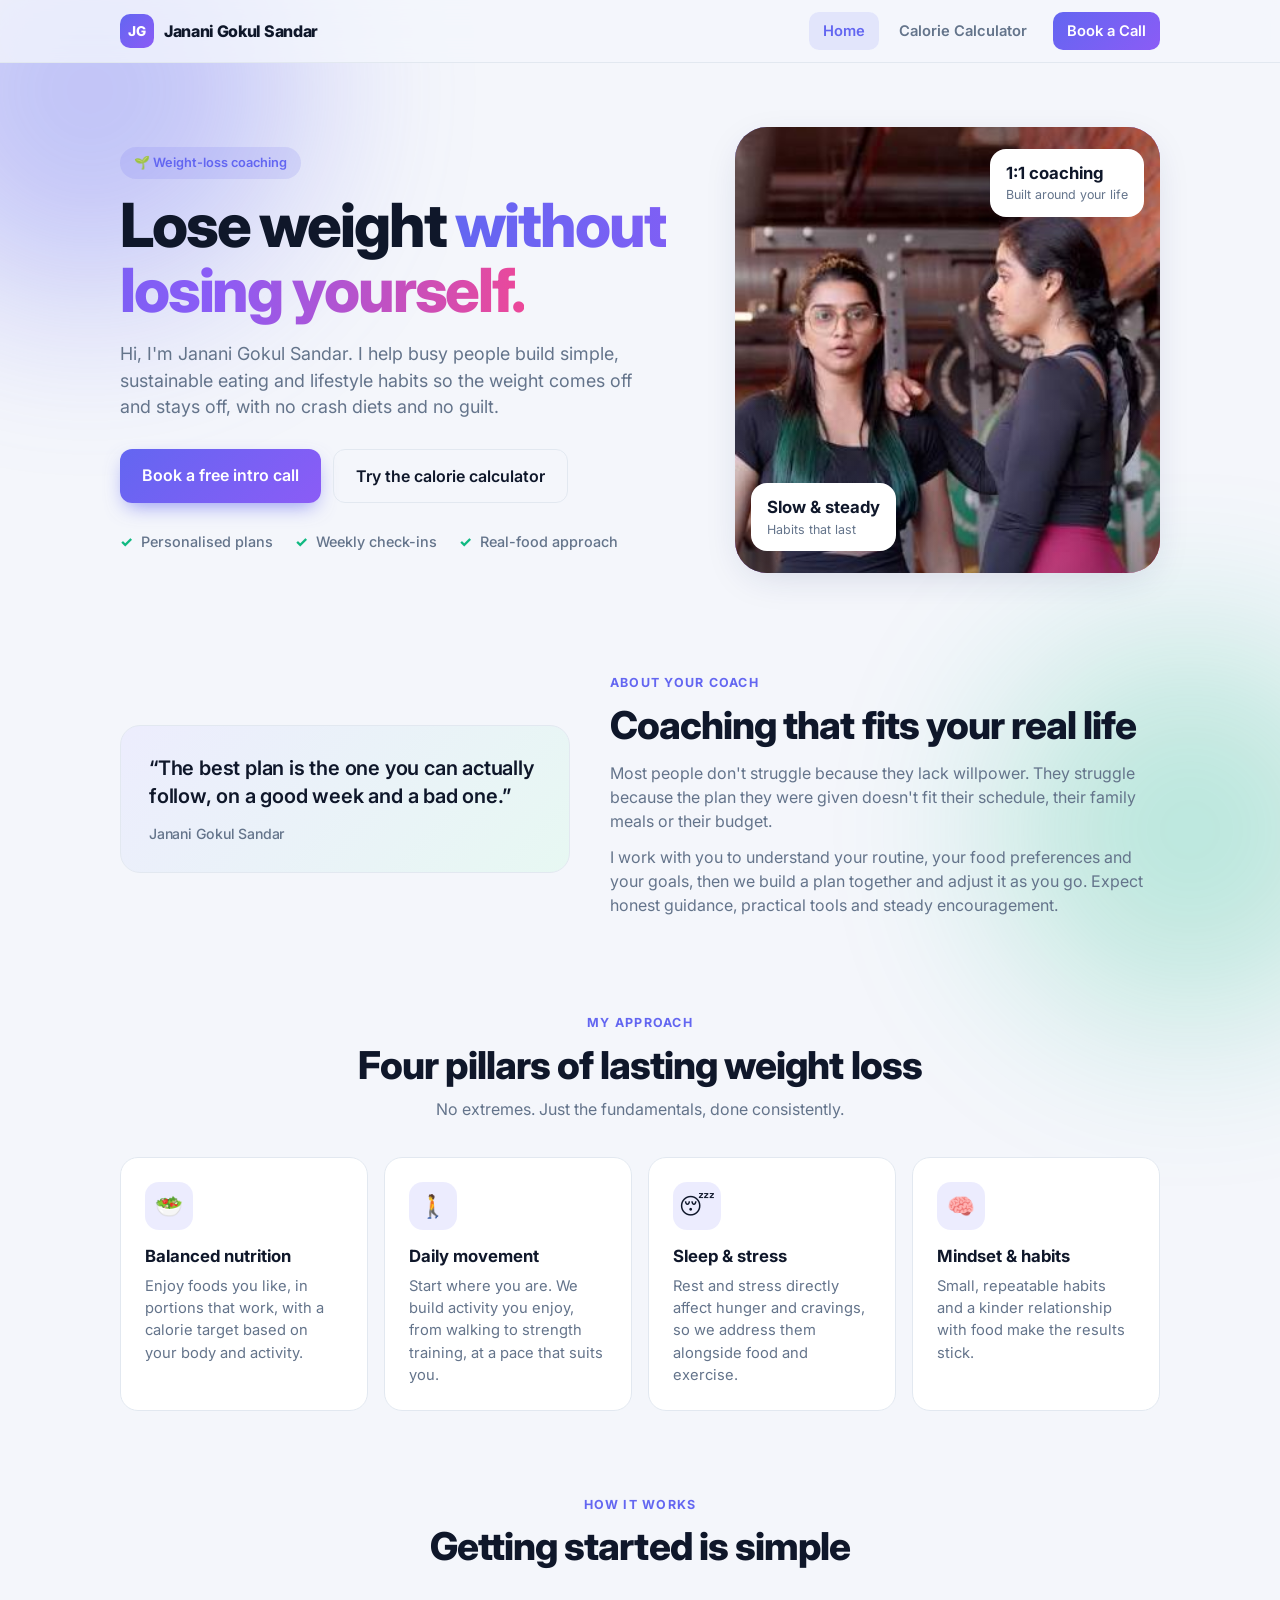
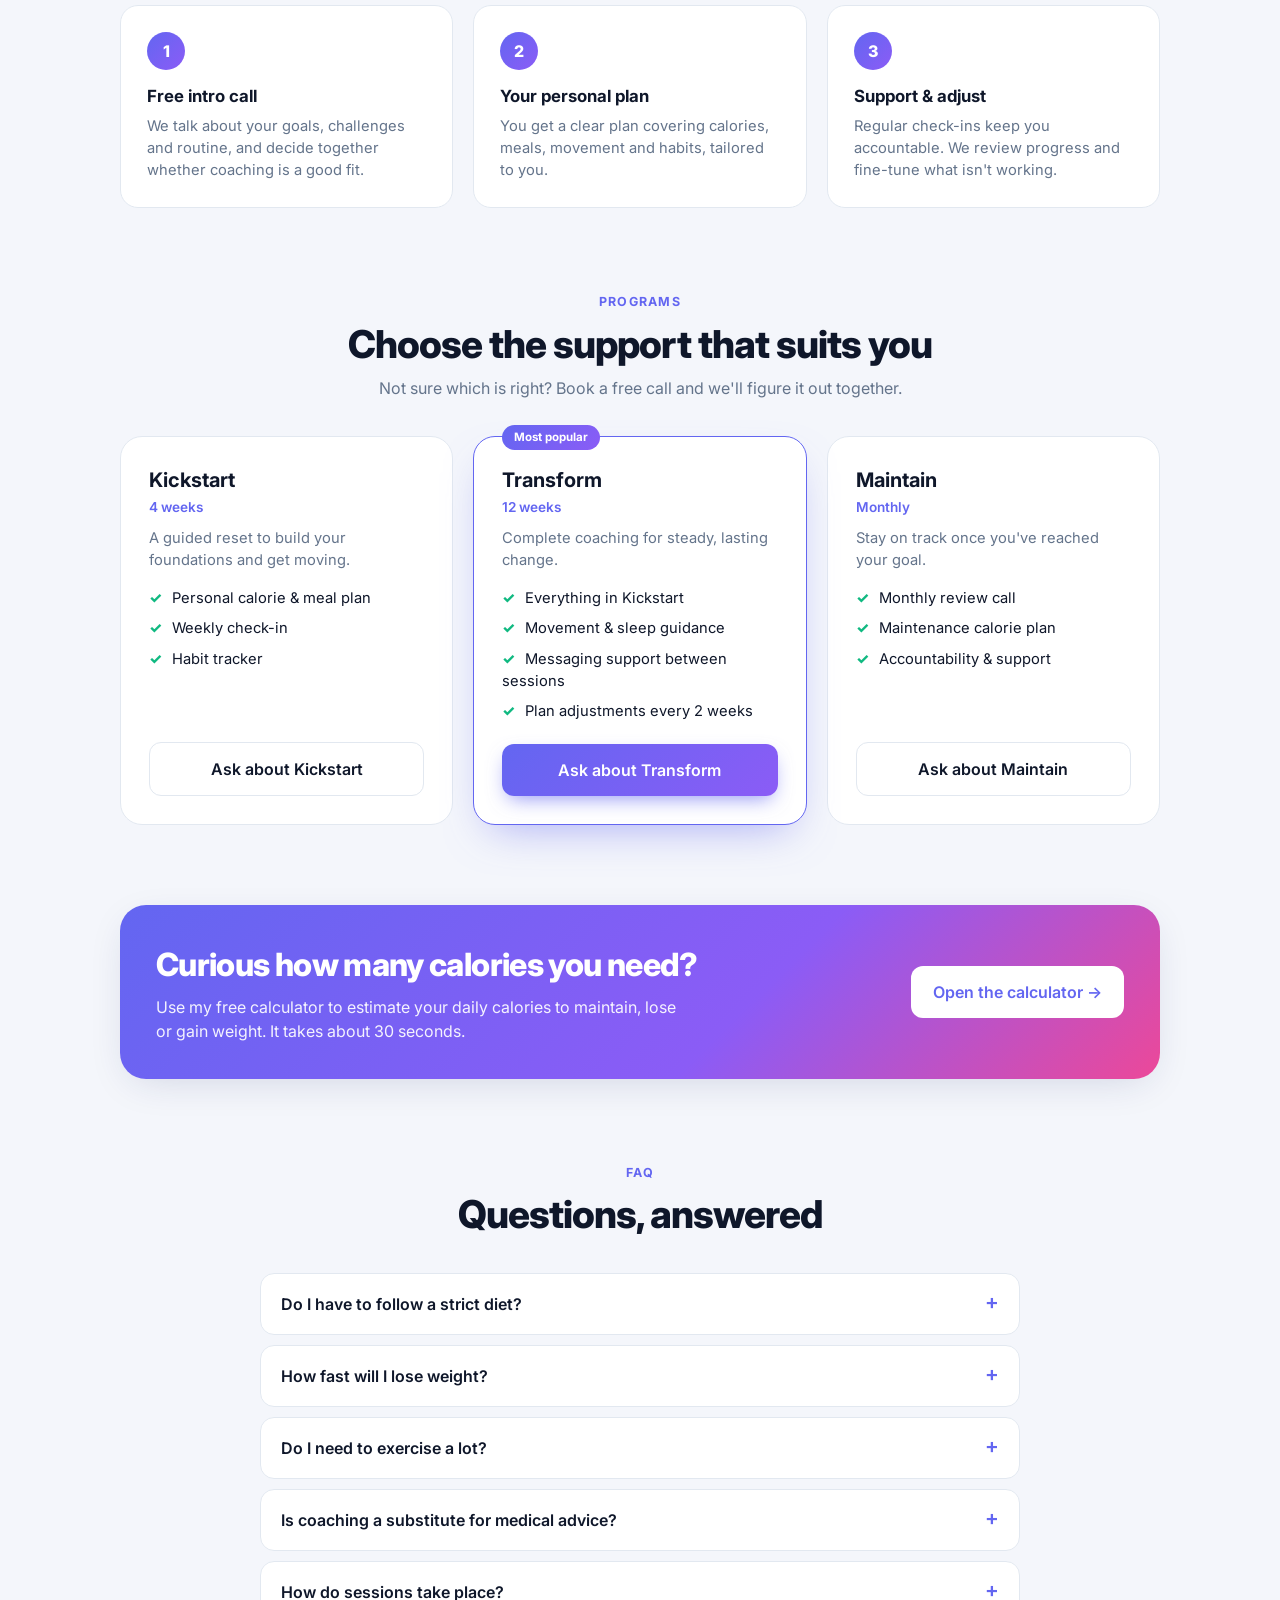
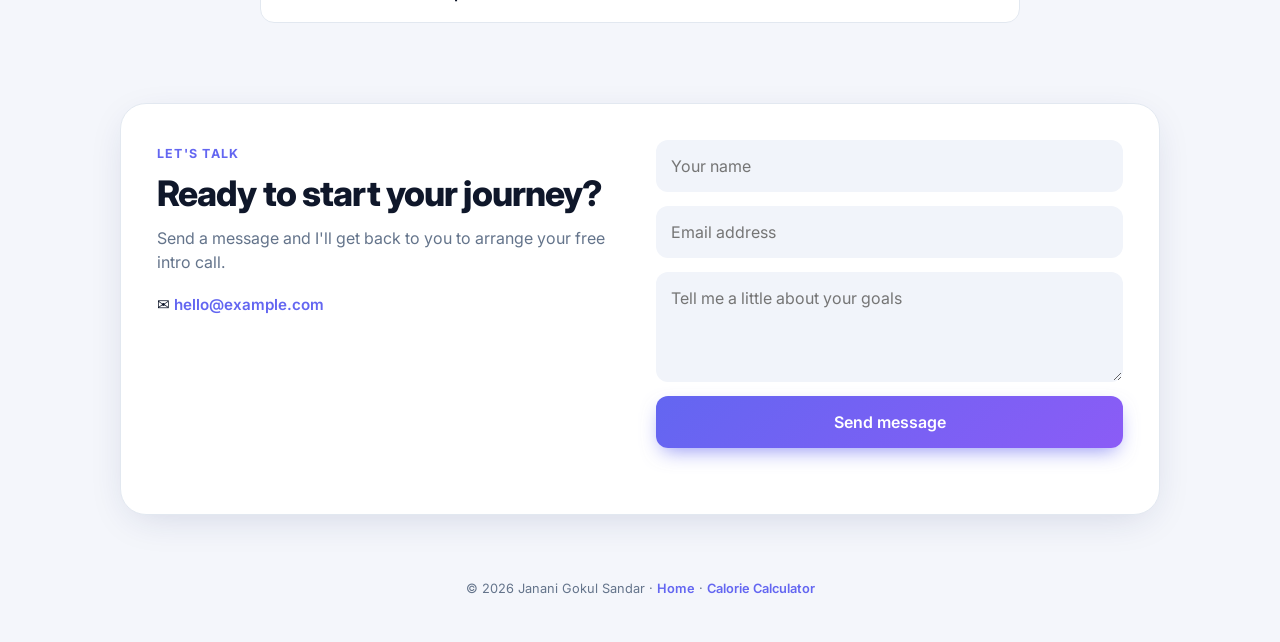
==== healthCalculator/index.html @ 991c2827 "First commit v1.0 of website" ====
<!DOCTYPE html>
<html lang="en">
<head>
  <meta charset="UTF-8" />
  <meta name="viewport" content="width=device-width, initial-scale=1" />
  <title>Janani Gokul Sandar | Weight-Loss Coach</title>
  <meta name="description" content="Personal weight-loss coaching with Janani Gokul Sandar. Sustainable habits, simple nutrition and steady support, with no crash diets." />
  <link rel="preconnect" href="https://fonts.googleapis.com" />
  <link rel="preconnect" href="https://fonts.gstatic.com" crossorigin />
  <link href="https://fonts.googleapis.com/css2?family=Inter:wght@400;500;600;700;800&display=swap" rel="stylesheet" />
  <link rel="stylesheet" href="style.css" />
  <link rel="stylesheet" href="nav.css" />
  <link rel="stylesheet" href="home.css" />
</head>
<body class="home">
  <div class="bg-blob blob-1"></div>
  <div class="bg-blob blob-2"></div>

  <header class="site-nav">
    <div class="nav-inner">
      <a class="brand" href="index.html" aria-label="Janani Gokul Sandar, home">
        <span class="brand-mark">JG</span>
        <span>Janani Gokul Sandar</span>
      </a>
      <button class="nav-toggle" id="nav-toggle" aria-label="Toggle menu" aria-expanded="false" aria-controls="nav-links"><span></span></button>
      <ul class="nav-links" id="nav-links">
        <li><a href="index.html" aria-current="page">Home</a></li>
        <li><a href="calculator.html">Calorie Calculator</a></li>
        <li><a class="nav-cta" href="#contact">Book a Call</a></li>
      </ul>
    </div>
  </header>

  <main class="wrapper">

    <!-- HERO -->
    <section class="landing-hero">
      <div>
        <span class="badge">🌱 Weight-loss coaching</span>
        <h1>Lose weight <span class="grad">without losing yourself.</span></h1>
        <p class="lead">
          Hi, I'm Janani Gokul Sandar. I help busy people build simple, sustainable eating and lifestyle habits so the weight comes off and stays off, with no crash diets and no guilt.
        </p>
        <div class="hero-cta">
          <a class="btn primary link-btn" href="#contact">Book a free intro call</a>
          <a class="btn outline link-btn" href="calculator.html">Try the calorie calculator</a>
        </div>
        <ul class="hero-points">
          <li>Personalised plans</li>
          <li>Weekly check-ins</li>
          <li>Real-food approach</li>
        </ul>
      </div>

      <div class="portrait">
        <span class="initials" aria-hidden="true">JG</span>
        <!-- Save your photo as images/hero.png (same folder as index.html). If the file is missing, the JG monogram shows instead. -->
        <img class="portrait-img" src="images/hero.png" alt="Two women training together in a gym" width="335" height="597" fetchpriority="high" onerror="this.remove()" />
        <div class="float-card fc-2"><b>1:1 coaching</b>Built around your life</div>
        <div class="float-card fc-1"><b>Slow &amp; steady</b>Habits that last</div>
      </div>
    </section>

    <!-- ABOUT -->
    <section class="section" id="about">
      <div class="about">
        <blockquote class="quote">
          “The best plan is the one you can actually follow, on a good week and a bad one.”
          <span>Janani Gokul Sandar</span>
        </blockquote>
        <div>
          <span class="eyebrow">About your coach</span>
          <h2>Coaching that fits your real life</h2>
          <p>
            Most people don't struggle because they lack willpower. They struggle because the plan they were given doesn't fit their schedule, their family meals or their budget.
          </p>
          <p>
            I work with you to understand your routine, your food preferences and your goals, then we build a plan together and adjust it as you go. Expect honest guidance, practical tools and steady encouragement.
          </p>
        </div>
      </div>
    </section>

    <!-- APPROACH -->
    <section class="section" id="approach">
      <div class="section-head">
        <span class="eyebrow">My approach</span>
        <h2>Four pillars of lasting weight loss</h2>
        <p>No extremes. Just the fundamentals, done consistently.</p>
      </div>
      <div class="grid-4">
        <article class="feature">
          <div class="icon">🥗</div>
          <h3>Balanced nutrition</h3>
          <p>Enjoy foods you like, in portions that work, with a calorie target based on your body and activity.</p>
        </article>
        <article class="feature">
          <div class="icon">🚶</div>
          <h3>Daily movement</h3>
          <p>Start where you are. We build activity you enjoy, from walking to strength training, at a pace that suits you.</p>
        </article>
        <article class="feature">
          <div class="icon">😴</div>
          <h3>Sleep &amp; stress</h3>
          <p>Rest and stress directly affect hunger and cravings, so we address them alongside food and exercise.</p>
        </article>
        <article class="feature">
          <div class="icon">🧠</div>
          <h3>Mindset &amp; habits</h3>
          <p>Small, repeatable habits and a kinder relationship with food make the results stick.</p>
        </article>
      </div>
    </section>

    <!-- HOW IT WORKS -->
    <section class="section" id="how">
      <div class="section-head">
        <span class="eyebrow">How it works</span>
        <h2>Getting started is simple</h2>
      </div>
      <div class="grid-3">
        <article class="step">
          <div class="num">1</div>
          <h3>Free intro call</h3>
          <p>We talk about your goals, challenges and routine, and decide together whether coaching is a good fit.</p>
        </article>
        <article class="step">
          <div class="num">2</div>
          <h3>Your personal plan</h3>
          <p>You get a clear plan covering calories, meals, movement and habits, tailored to you.</p>
        </article>
        <article class="step">
          <div class="num">3</div>
          <h3>Support &amp; adjust</h3>
          <p>Regular check-ins keep you accountable. We review progress and fine-tune what isn't working.</p>
        </article>
      </div>
    </section>

    <!-- PROGRAMS -->
    <section class="section" id="programs">
      <div class="section-head">
        <span class="eyebrow">Programs</span>
        <h2>Choose the support that suits you</h2>
        <p>Not sure which is right? Book a free call and we'll figure it out together.</p>
      </div>
      <div class="grid-3">
        <article class="program">
          <h3>Kickstart</h3>
          <div class="dur">4 weeks</div>
          <p>A guided reset to build your foundations and get moving.</p>
          <ul>
            <li>Personal calorie &amp; meal plan</li>
            <li>Weekly check-in</li>
            <li>Habit tracker</li>
          </ul>
          <a class="btn outline link-btn" href="#contact">Ask about Kickstart</a>
        </article>

        <article class="program popular">
          <span class="pill">Most popular</span>
          <h3>Transform</h3>
          <div class="dur">12 weeks</div>
          <p>Complete coaching for steady, lasting change.</p>
          <ul>
            <li>Everything in Kickstart</li>
            <li>Movement &amp; sleep guidance</li>
            <li>Messaging support between sessions</li>
            <li>Plan adjustments every 2 weeks</li>
          </ul>
          <a class="btn primary link-btn" href="#contact">Ask about Transform</a>
        </article>

        <article class="program">
          <h3>Maintain</h3>
          <div class="dur">Monthly</div>
          <p>Stay on track once you've reached your goal.</p>
          <ul>
            <li>Monthly review call</li>
            <li>Maintenance calorie plan</li>
            <li>Accountability &amp; support</li>
          </ul>
          <a class="btn outline link-btn" href="#contact">Ask about Maintain</a>
        </article>
      </div>
    </section>

    <!-- CALCULATOR PROMO -->
    <section class="section">
      <div class="promo">
        <div>
          <h2>Curious how many calories you need?</h2>
          <p>Use my free calculator to estimate your daily calories to maintain, lose or gain weight. It takes about 30 seconds.</p>
        </div>
        <a class="btn link-btn" href="calculator.html">Open the calculator →</a>
      </div>
    </section>

    <!-- FAQ -->
    <section class="section" id="faq">
      <div class="section-head">
        <span class="eyebrow">FAQ</span>
        <h2>Questions, answered</h2>
      </div>
      <div class="faq">
        <details>
          <summary>Do I have to follow a strict diet?</summary>
          <p>No. We focus on balanced, flexible eating built around foods you enjoy, so you can follow it for life rather than for a few weeks.</p>
        </details>
        <details>
          <summary>How fast will I lose weight?</summary>
          <p>A steady pace of roughly 0.25–0.5 kg (about ½–1 lb) per week is a healthy, sustainable range for most people. Individual results vary.</p>
        </details>
        <details>
          <summary>Do I need to exercise a lot?</summary>
          <p>Not at all. We start with what's realistic for you, often just walking more, and build gradually.</p>
        </details>
        <details>
          <summary>Is coaching a substitute for medical advice?</summary>
          <p>No. Coaching complements, but doesn't replace, care from your doctor. If you have a medical condition or take medication, please check with your doctor before changing your diet or exercise.</p>
        </details>
        <details>
          <summary>How do sessions take place?</summary>
          <p>Sessions and check-ins are held online, so you can join from anywhere that suits you.</p>
        </details>
      </div>
    </section>

    <!-- CONTACT -->
    <section class="section" id="contact">
      <div class="contact">
        <div>
          <span class="eyebrow">Let's talk</span>
          <h2>Ready to start your journey?</h2>
          <p>Send a message and I'll get back to you to arrange your free intro call.</p>
          <ul class="contact-list">
            <li>✉️ <a href="mailto:hello@example.com">hello@example.com</a></li>
          </ul>
        </div>

        <form id="contact-form" novalidate>
          <input type="text" id="c-name" name="name" placeholder="Your name" aria-label="Your name" required />
          <input type="email" id="c-email" name="email" placeholder="Email address" aria-label="Email address" required />
          <textarea id="c-msg" name="message" placeholder="Tell me a little about your goals" aria-label="Your message"></textarea>
          <button type="submit" class="btn primary">Send message</button>
          <p class="form-msg" id="form-msg" role="status"></p>
        </form>
      </div>
    </section>

    <footer>
      © <span id="year">2026</span> Janani Gokul Sandar ·
      <a href="index.html">Home</a> ·
      <a href="calculator.html">Calorie Calculator</a>
    </footer>
  </main>

  <script src="nav.js"></script>
  <script src="home.js"></script>
</body>
</html>
---- healthCalculator/style.css ----
:root {
  --bg: #f4f6fb;
  --surface: #ffffff;
  --surface-2: #f1f4fa;
  --text: #0f172a;
  --muted: #64748b;
  --border: #e2e8f0;
  --primary: #6366f1;
  --primary-2: #8b5cf6;
  --lose: #0ea5e9;
  --maintain: #10b981;
  --gain: #f59e0b;
  --danger: #ef4444;
  --shadow: 0 10px 40px -12px rgba(30, 41, 99, 0.18);
  --radius: 20px;
}

@media (prefers-color-scheme: dark) {
  :root {
    --bg: #0b1020;
    --surface: #131a2e;
    --surface-2: #1a2340;
    --text: #e8ecf8;
    --muted: #94a3c0;
    --border: #243055;
    --shadow: 0 10px 40px -12px rgba(0, 0, 0, 0.6);
  }
}

* { box-sizing: border-box; margin: 0; padding: 0; }

html { scroll-behavior: smooth; }

body {
  font-family: "Inter", system-ui, -apple-system, "Segoe UI", Roboto, sans-serif;
  background: var(--bg);
  color: var(--text);
  line-height: 1.5;
  min-height: 100vh;
  overflow-x: hidden;
  -webkit-font-smoothing: antialiased;
}

/* Decorative background */
.bg-blob {
  position: fixed;
  border-radius: 50%;
  filter: blur(90px);
  opacity: 0.35;
  z-index: 0;
  pointer-events: none;
}
.blob-1 { width: 420px; height: 420px; background: var(--primary); top: -120px; left: -120px; }
.blob-2 { width: 380px; height: 380px; background: var(--maintain); bottom: -120px; right: -100px; opacity: 0.25; }

.wrapper {
  position: relative;
  z-index: 1;
  max-width: 1080px;
  margin: 0 auto;
  padding: 48px 20px 32px;
}

/* Hero */
.hero { text-align: center; margin-bottom: 36px; }
.badge {
  display: inline-block;
  padding: 6px 14px;
  font-size: 0.8rem;
  font-weight: 600;
  border-radius: 999px;
  background: color-mix(in srgb, var(--primary) 14%, transparent);
  color: var(--primary);
  margin-bottom: 14px;
}
.hero h1 {
  font-size: clamp(2.1rem, 5vw, 3.4rem);
  font-weight: 800;
  letter-spacing: -0.03em;
  line-height: 1.1;
}
.grad {
  background: linear-gradient(90deg, var(--primary), var(--primary-2), #ec4899);
  -webkit-background-clip: text;
  background-clip: text;
  color: transparent;
}
.hero p { color: var(--muted); max-width: 520px; margin: 12px auto 0; font-size: 1.05rem; }

/* Layout */
.layout {
  display: grid;
  grid-template-columns: 1fr 1fr;
  gap: 24px;
  align-items: start;
}
@media (max-width: 860px) { .layout { grid-template-columns: 1fr; } }

.card {
  background: var(--surface);
  border: 1px solid var(--border);
  border-radius: var(--radius);
  box-shadow: var(--shadow);
  padding: 28px;
}
.card-head {
  display: flex;
  align-items: center;
  justify-content: space-between;
  gap: 12px;
  margin-bottom: 22px;
}
.card h2 { font-size: 1.25rem; font-weight: 700; letter-spacing: -0.01em; }

/* Fields */
.field { margin-bottom: 20px; border: 0; }
.label {
  display: flex;
  align-items: baseline;
  gap: 6px;
  font-size: 0.85rem;
  font-weight: 600;
  margin-bottom: 8px;
  padding: 0;
}
.label em { font-style: normal; font-weight: 500; color: var(--muted); }

.input-wrap { position: relative; flex: 1; }
.input-wrap.suffix::after {
  content: attr(data-suffix);
  position: absolute;
  right: 14px;
  top: 50%;
  transform: translateY(-50%);
  color: var(--muted);
  font-size: 0.85rem;
  pointer-events: none;
}
input[type="number"] {
  width: 100%;
  padding: 13px 14px;
  font: inherit;
  font-weight: 500;
  color: var(--text);
  background: var(--surface-2);
  border: 1.5px solid transparent;
  border-radius: 12px;
  outline: none;
  transition: border-color 0.2s, background 0.2s, box-shadow 0.2s;
  -moz-appearance: textfield;
}
input[type="number"]::-webkit-outer-spin-button,
input[type="number"]::-webkit-inner-spin-button { -webkit-appearance: none; margin: 0; }
input[type="number"]::placeholder { color: var(--muted); opacity: 0.7; }
input[type="number"]:focus {
  border-color: var(--primary);
  background: var(--surface);
  box-shadow: 0 0 0 4px color-mix(in srgb, var(--primary) 18%, transparent);
}
input.invalid { border-color: var(--danger); }
.row { display: flex; gap: 12px; }
.error { color: var(--danger); font-size: 0.78rem; margin-top: 6px; min-height: 0; }
.error:empty { display: none; }
.hidden { display: none !important; }

/* Segmented control */
.segmented {
  display: grid;
  grid-auto-flow: column;
  grid-auto-columns: 1fr;
  gap: 4px;
  padding: 4px;
  background: var(--surface-2);
  border-radius: 12px;
}
.segmented input { position: absolute; opacity: 0; pointer-events: none; }
.segmented label {
  text-align: center;
  padding: 10px 14px;
  font-size: 0.9rem;
  font-weight: 600;
  color: var(--muted);
  border-radius: 9px;
  cursor: pointer;
  transition: all 0.2s;
  user-select: none;
}
.segmented input:checked + label {
  background: var(--surface);
  color: var(--primary);
  box-shadow: 0 2px 8px rgba(15, 23, 42, 0.12);
}
.segmented input:focus-visible + label { outline: 2px solid var(--primary); outline-offset: 2px; }
.segmented.small label { padding: 6px 12px; font-size: 0.78rem; }

/* Activity cards */
.activity { display: grid; gap: 8px; }
.activity legend { margin-bottom: 8px; float: left; width: 100%; }
.activity input { position: absolute; opacity: 0; pointer-events: none; }
.activity label {
  display: flex;
  flex-direction: column;
  gap: 2px;
  padding: 12px 16px 12px 46px;
  position: relative;
  background: var(--surface-2);
  border: 1.5px solid transparent;
  border-radius: 12px;
  cursor: pointer;
  transition: all 0.2s;
}
.activity label strong { font-size: 0.92rem; font-weight: 600; }
.activity label small { color: var(--muted); font-size: 0.78rem; }
.activity label::before {
  content: "";
  position: absolute;
  left: 16px;
  top: 50%;
  width: 18px;
  height: 18px;
  transform: translateY(-50%);
  border-radius: 50%;
  border: 2px solid var(--border);
  background: var(--surface);
  transition: all 0.2s;
}
.activity label:hover { border-color: color-mix(in srgb, var(--primary) 40%, transparent); }
.activity input:checked + label {
  border-color: var(--primary);
  background: color-mix(in srgb, var(--primary) 8%, var(--surface));
}
.activity input:checked + label::before {
  border-color: var(--primary);
  background: radial-gradient(circle, var(--primary) 45%, var(--surface) 50%);
}
.activity input:focus-visible + label { outline: 2px solid var(--primary); outline-offset: 2px; }

/* Buttons */
.actions { display: flex; gap: 12px; margin-top: 8px; }
.btn {
  font: inherit;
  font-weight: 600;
  padding: 14px 22px;
  border-radius: 12px;
  border: 0;
  cursor: pointer;
  transition: transform 0.15s, box-shadow 0.2s, background 0.2s;
}
.btn:active { transform: scale(0.98); }
.btn.primary {
  flex: 1;
  color: #fff;
  background: linear-gradient(135deg, var(--primary), var(--primary-2));
  box-shadow: 0 8px 20px -6px color-mix(in srgb, var(--primary) 70%, transparent);
}
.btn.primary:hover { transform: translateY(-1px); box-shadow: 0 12px 26px -6px color-mix(in srgb, var(--primary) 80%, transparent); }
.btn.ghost { background: var(--surface-2); color: var(--muted); }
.btn.ghost:hover { color: var(--text); }

/* Results */
.results { position: sticky; top: 20px; min-height: 380px; }
@media (max-width: 860px) { .results { position: static; } }

.placeholder {
  display: flex;
  flex-direction: column;
  align-items: center;
  justify-content: center;
  text-align: center;
  min-height: 320px;
  color: var(--muted);
}
.ph-icon { font-size: 3.4rem; margin-bottom: 12px; }
.placeholder h2 { color: var(--text); margin-bottom: 6px; }

.output { animation: rise 0.5s ease both; }
@keyframes rise { from { opacity: 0; transform: translateY(14px); } to { opacity: 1; transform: none; } }
.output h2 { margin-bottom: 16px; }

.stat-row { display: grid; grid-template-columns: 1fr 1fr; gap: 12px; margin-bottom: 16px; }
.mini {
  display: flex;
  flex-direction: column;
  padding: 12px 14px;
  background: var(--surface-2);
  border-radius: 14px;
}
.mini span { font-size: 0.72rem; font-weight: 600; color: var(--muted); letter-spacing: 0.06em; text-transform: uppercase; }
.mini b { font-size: 1.4rem; font-weight: 700; }
.mini small { color: var(--muted); font-size: 0.75rem; }

.plans { display: grid; gap: 12px; }
.plan {
  --c: var(--primary);
  padding: 16px 18px;
  border-radius: 16px;
  background: color-mix(in srgb, var(--c) 9%, var(--surface));
  border: 1.5px solid color-mix(in srgb, var(--c) 28%, transparent);
  transition: transform 0.2s;
}
.plan:hover { transform: translateY(-2px); }
.plan.lose { --c: var(--lose); }
.plan.maintain { --c: var(--maintain); }
.plan.gain { --c: var(--gain); }
.plan.featured { border-width: 2px; border-color: var(--c); }
.plan-top { display: flex; justify-content: space-between; align-items: center; gap: 8px; flex-wrap: wrap; }
.tag { font-weight: 700; font-size: 0.9rem; color: var(--c); }
.delta { font-size: 0.74rem; color: var(--muted); }
.kcal { display: flex; align-items: baseline; gap: 8px; margin-top: 4px; }
.kcal b { font-size: 2.2rem; font-weight: 800; letter-spacing: -0.03em; font-variant-numeric: tabular-nums; }
.kcal span { color: var(--muted); font-size: 0.85rem; font-weight: 500; }
.note { margin-top: 6px; font-size: 0.78rem; color: var(--danger); }

.disclaimer { margin-top: 18px; font-size: 0.75rem; color: var(--muted); }

footer { text-align: center; color: var(--muted); font-size: 0.8rem; margin-top: 36px; }

@media (max-width: 480px) {
  .card { padding: 20px; }
  .wrapper { padding-top: 32px; }
}

@media (prefers-reduced-motion: reduce) {
  * { animation: none !important; transition: none !important; }
}
---- healthCalculator/nav.css ----
/* Shared site navigation (used on every page) */
.site-nav {
  position: sticky;
  top: 0;
  z-index: 50;
  background: color-mix(in srgb, var(--bg) 78%, transparent);
  -webkit-backdrop-filter: saturate(160%) blur(14px);
  backdrop-filter: saturate(160%) blur(14px);
  border-bottom: 1px solid var(--border);
}
.nav-inner {
  max-width: 1080px;
  margin: 0 auto;
  padding: 12px 20px;
  display: flex;
  align-items: center;
  justify-content: space-between;
  gap: 16px;
}
.brand {
  display: inline-flex;
  align-items: center;
  gap: 10px;
  font-weight: 800;
  letter-spacing: -0.02em;
  color: var(--text);
  text-decoration: none;
}
.brand-mark {
  display: grid;
  place-items: center;
  width: 34px;
  height: 34px;
  border-radius: 10px;
  color: #fff;
  font-size: 0.85rem;
  background: linear-gradient(135deg, var(--primary), var(--primary-2));
}
.nav-links {
  display: flex;
  align-items: center;
  gap: 6px;
  list-style: none;
}
.nav-links a {
  display: block;
  padding: 8px 14px;
  border-radius: 10px;
  font-size: 0.92rem;
  font-weight: 600;
  color: var(--muted);
  text-decoration: none;
  transition: color 0.2s, background 0.2s;
}
.nav-links a:hover { color: var(--text); background: var(--surface-2); }
.nav-links a[aria-current="page"] {
  color: var(--primary);
  background: color-mix(in srgb, var(--primary) 12%, transparent);
}
.nav-links a.nav-cta {
  color: #fff;
  background: linear-gradient(135deg, var(--primary), var(--primary-2));
  margin-left: 6px;
}
.nav-links a.nav-cta:hover { color: #fff; filter: brightness(1.08); }

.nav-toggle {
  display: none;
  width: 42px;
  height: 42px;
  border: 0;
  border-radius: 10px;
  background: var(--surface-2);
  cursor: pointer;
  position: relative;
}
.nav-toggle span,
.nav-toggle span::before,
.nav-toggle span::after {
  content: "";
  position: absolute;
  left: 11px;
  width: 20px;
  height: 2px;
  border-radius: 2px;
  background: var(--text);
  transition: transform 0.25s, opacity 0.2s;
}
.nav-toggle span { top: 20px; }
.nav-toggle span::before { left: 0; top: -6px; }
.nav-toggle span::after { left: 0; top: 6px; }
.nav-toggle[aria-expanded="true"] span { background: transparent; }
.nav-toggle[aria-expanded="true"] span::before { transform: translateY(6px) rotate(45deg); }
.nav-toggle[aria-expanded="true"] span::after { transform: translateY(-6px) rotate(-45deg); }

@media (max-width: 720px) {
  .nav-toggle { display: block; }
  .nav-links {
    position: absolute;
    top: 100%;
    left: 0;
    right: 0;
    flex-direction: column;
    align-items: stretch;
    gap: 4px;
    padding: 12px 20px 18px;
    background: var(--bg);
    border-bottom: 1px solid var(--border);
    display: none;
  }
  .nav-links.open { display: flex; }
  .nav-links a { padding: 12px 14px; }
  .nav-links a.nav-cta { margin: 6px 0 0; text-align: center; }
}
---- healthCalculator/home.css ----
/* Landing page styles (builds on style.css variables + nav.css) */
.home .wrapper { max-width: 1080px; padding-top: 0; }
.section { padding: 72px 0 8px; scroll-margin-top: 70px; }
.section-head { text-align: center; max-width: 620px; margin: 0 auto 36px; }
.eyebrow {
  display: inline-block;
  font-size: 0.78rem;
  font-weight: 700;
  letter-spacing: 0.1em;
  text-transform: uppercase;
  color: var(--primary);
  margin-bottom: 10px;
}
.section-head h2 {
  font-size: clamp(1.7rem, 3.6vw, 2.4rem);
  font-weight: 800;
  letter-spacing: -0.025em;
  line-height: 1.15;
}
.section-head p { color: var(--muted); margin-top: 10px; }

/* Hero */
.landing-hero {
  display: grid;
  grid-template-columns: 1.15fr 0.85fr;
  gap: 40px;
  align-items: center;
  padding: 64px 0 24px;
}
.landing-hero h1 {
  font-size: clamp(2.3rem, 5.4vw, 3.8rem);
  font-weight: 800;
  letter-spacing: -0.035em;
  line-height: 1.07;
  margin-bottom: 18px;
}
.lead { font-size: 1.12rem; color: var(--muted); max-width: 520px; }
.hero-cta { display: flex; flex-wrap: wrap; gap: 12px; margin-top: 28px; }
.btn.link-btn { display: inline-block; text-decoration: none; text-align: center; }
.btn.primary.link-btn { flex: 0 0 auto; }
.btn.outline {
  background: transparent;
  color: var(--text);
  border: 1.5px solid var(--border);
}
.btn.outline:hover { border-color: var(--primary); color: var(--primary); }

.hero-points { list-style: none; display: flex; flex-wrap: wrap; gap: 8px 22px; margin-top: 28px; color: var(--muted); font-size: 0.9rem; font-weight: 500; }
.hero-points li::before { content: "✓"; color: var(--maintain); font-weight: 800; margin-right: 8px; }

.portrait {
  position: relative;
  aspect-ratio: 1 / 1.05;
  border-radius: 32px;
  display: grid;
  place-items: center;
  background:
    radial-gradient(circle at 25% 20%, rgba(255,255,255,0.35), transparent 45%),
    linear-gradient(145deg, var(--primary), var(--primary-2) 55%, #ec4899);
  box-shadow: var(--shadow);
  overflow: hidden;
}
.portrait .initials {
  font-size: clamp(4rem, 12vw, 7rem);
  font-weight: 800;
  letter-spacing: -0.04em;
  color: rgba(255, 255, 255, 0.95);
}
.float-card {
  position: absolute;
  z-index: 2;
  display: flex;
  flex-direction: column;
  padding: 12px 16px;
  border-radius: 16px;
  background: var(--surface);
  color: var(--text);
  box-shadow: var(--shadow);
  font-size: 0.78rem;
  color: var(--muted);
}
.float-card b { font-size: 1.05rem; color: var(--text); }
.fc-1 { left: 16px; bottom: 22px; }
.fc-2 { right: 16px; top: 22px; }

/* Hero photo: sits on top of the monogram; hidden automatically if the file is missing */
.portrait-img {
  position: absolute;
  inset: 0;
  z-index: 1;
  width: 100%;
  height: 100%;
  object-fit: cover;
  object-position: center 20%;
}
/* soft gradient so the floating cards stay readable over any photo */
.portrait:has(.portrait-img)::after {
  content: "";
  position: absolute;
  inset: 0;
  z-index: 1;
  pointer-events: none;
  background: linear-gradient(to top, rgba(15, 23, 42, 0.28), transparent 40%);
}

@media (max-width: 860px) {
  .landing-hero { grid-template-columns: 1fr; padding-top: 40px; }
  .portrait { max-width: 380px; margin: 0 auto; width: 100%; }
}

/* About */
.about {
  display: grid;
  grid-template-columns: 0.9fr 1.1fr;
  gap: 40px;
  align-items: center;
}
.about h2 { font-size: clamp(1.7rem, 3.6vw, 2.4rem); font-weight: 800; letter-spacing: -0.025em; line-height: 1.15; margin-bottom: 14px; }
.about p { color: var(--muted); margin-bottom: 12px; }
.quote {
  padding: 28px;
  border-radius: var(--radius);
  background: linear-gradient(135deg, color-mix(in srgb, var(--primary) 12%, var(--surface)), color-mix(in srgb, var(--maintain) 10%, var(--surface)));
  border: 1px solid var(--border);
  font-size: 1.25rem;
  font-weight: 600;
  letter-spacing: -0.01em;
  line-height: 1.4;
}
.quote span { display: block; margin-top: 14px; font-size: 0.88rem; font-weight: 500; color: var(--muted); }
@media (max-width: 860px) { .about { grid-template-columns: 1fr; } }

/* Grids */
.grid-4 { display: grid; grid-template-columns: repeat(4, 1fr); gap: 16px; }
.grid-3 { display: grid; grid-template-columns: repeat(3, 1fr); gap: 20px; }
@media (max-width: 980px) { .grid-4 { grid-template-columns: repeat(2, 1fr); } }
@media (max-width: 760px) { .grid-4, .grid-3 { grid-template-columns: 1fr; } }

.feature {
  background: var(--surface);
  border: 1px solid var(--border);
  border-radius: 18px;
  padding: 24px;
  transition: transform 0.2s, box-shadow 0.2s;
}
.feature:hover { transform: translateY(-4px); box-shadow: var(--shadow); }
.feature .icon {
  display: grid;
  place-items: center;
  width: 48px;
  height: 48px;
  border-radius: 14px;
  font-size: 1.4rem;
  margin-bottom: 14px;
  background: color-mix(in srgb, var(--primary) 12%, transparent);
}
.feature h3 { font-size: 1.05rem; font-weight: 700; margin-bottom: 6px; }
.feature p { color: var(--muted); font-size: 0.92rem; }

/* Steps */
.step { position: relative; padding: 26px; background: var(--surface); border: 1px solid var(--border); border-radius: 18px; }
.step .num {
  display: grid;
  place-items: center;
  width: 38px;
  height: 38px;
  border-radius: 50%;
  font-weight: 800;
  color: #fff;
  background: linear-gradient(135deg, var(--primary), var(--primary-2));
  margin-bottom: 14px;
}
.step h3 { font-size: 1.05rem; margin-bottom: 6px; }
.step p { color: var(--muted); font-size: 0.92rem; }

/* Programs */
.program {
  display: flex;
  flex-direction: column;
  background: var(--surface);
  border: 1.5px solid var(--border);
  border-radius: 22px;
  padding: 28px;
}
.program.popular {
  border-color: var(--primary);
  box-shadow: 0 18px 44px -18px color-mix(in srgb, var(--primary) 55%, transparent);
  position: relative;
}
.program .pill {
  position: absolute;
  top: -12px;
  left: 28px;
  padding: 4px 12px;
  border-radius: 999px;
  font-size: 0.72rem;
  font-weight: 700;
  color: #fff;
  background: linear-gradient(135deg, var(--primary), var(--primary-2));
}
.program h3 { font-size: 1.25rem; font-weight: 700; }
.program .dur { color: var(--primary); font-weight: 600; font-size: 0.85rem; margin: 2px 0 10px; }
.program > p { color: var(--muted); font-size: 0.92rem; margin-bottom: 16px; }
.program ul { list-style: none; display: grid; gap: 8px; margin-bottom: 22px; font-size: 0.92rem; }
.program li::before { content: "✓"; color: var(--maintain); font-weight: 800; margin-right: 10px; }
.program .btn { margin-top: auto; }

/* Calculator promo */
.promo {
  display: grid;
  grid-template-columns: 1fr auto;
  gap: 24px;
  align-items: center;
  padding: 36px;
  border-radius: 26px;
  color: #fff;
  background: linear-gradient(135deg, var(--primary), var(--primary-2) 60%, #ec4899);
  box-shadow: var(--shadow);
}
.promo h2 { font-size: clamp(1.5rem, 3vw, 2rem); font-weight: 800; letter-spacing: -0.02em; margin-bottom: 6px; }
.promo p { opacity: 0.92; max-width: 520px; }
.promo .btn { background: #fff; color: var(--primary); box-shadow: none; }
@media (max-width: 760px) { .promo { grid-template-columns: 1fr; padding: 28px; } }

/* FAQ */
.faq { max-width: 760px; margin: 0 auto; display: grid; gap: 10px; }
.faq details {
  background: var(--surface);
  border: 1px solid var(--border);
  border-radius: 14px;
  padding: 0 20px;
}
.faq summary {
  cursor: pointer;
  list-style: none;
  padding: 18px 0;
  font-weight: 600;
  display: flex;
  justify-content: space-between;
  gap: 16px;
}
.faq summary::-webkit-details-marker { display: none; }
.faq summary::after { content: "+"; font-size: 1.3rem; color: var(--primary); line-height: 1; transition: transform 0.2s; }
.faq details[open] summary::after { transform: rotate(45deg); }
.faq details p { color: var(--muted); padding-bottom: 18px; font-size: 0.95rem; }

/* Contact */
.contact {
  display: grid;
  grid-template-columns: 1fr 1fr;
  gap: 32px;
  padding: 36px;
  background: var(--surface);
  border: 1px solid var(--border);
  border-radius: 26px;
  box-shadow: var(--shadow);
}
.contact h2 { font-size: clamp(1.6rem, 3.2vw, 2.2rem); font-weight: 800; letter-spacing: -0.025em; line-height: 1.15; margin-bottom: 12px; }
.contact > div > p { color: var(--muted); }
.contact-list { list-style: none; margin-top: 20px; display: grid; gap: 10px; font-size: 0.95rem; }
.contact-list a { color: var(--primary); font-weight: 600; text-decoration: none; }
.contact-list a:hover { text-decoration: underline; }
.contact form { display: grid; gap: 14px; }
.contact input[type="text"],
.contact input[type="email"],
.contact textarea {
  width: 100%;
  padding: 13px 14px;
  font: inherit;
  color: var(--text);
  background: var(--surface-2);
  border: 1.5px solid transparent;
  border-radius: 12px;
  outline: none;
  transition: border-color 0.2s, box-shadow 0.2s;
}
.contact textarea { min-height: 110px; resize: vertical; }
.contact input:focus, .contact textarea:focus {
  border-color: var(--primary);
  box-shadow: 0 0 0 4px color-mix(in srgb, var(--primary) 18%, transparent);
}
.form-msg { font-size: 0.85rem; color: var(--maintain); min-height: 1.2em; }
@media (max-width: 860px) { .contact { grid-template-columns: 1fr; padding: 24px; } }

.home footer { margin-top: 56px; padding-bottom: 12px; }
.home footer a { color: var(--primary); text-decoration: none; font-weight: 600; }
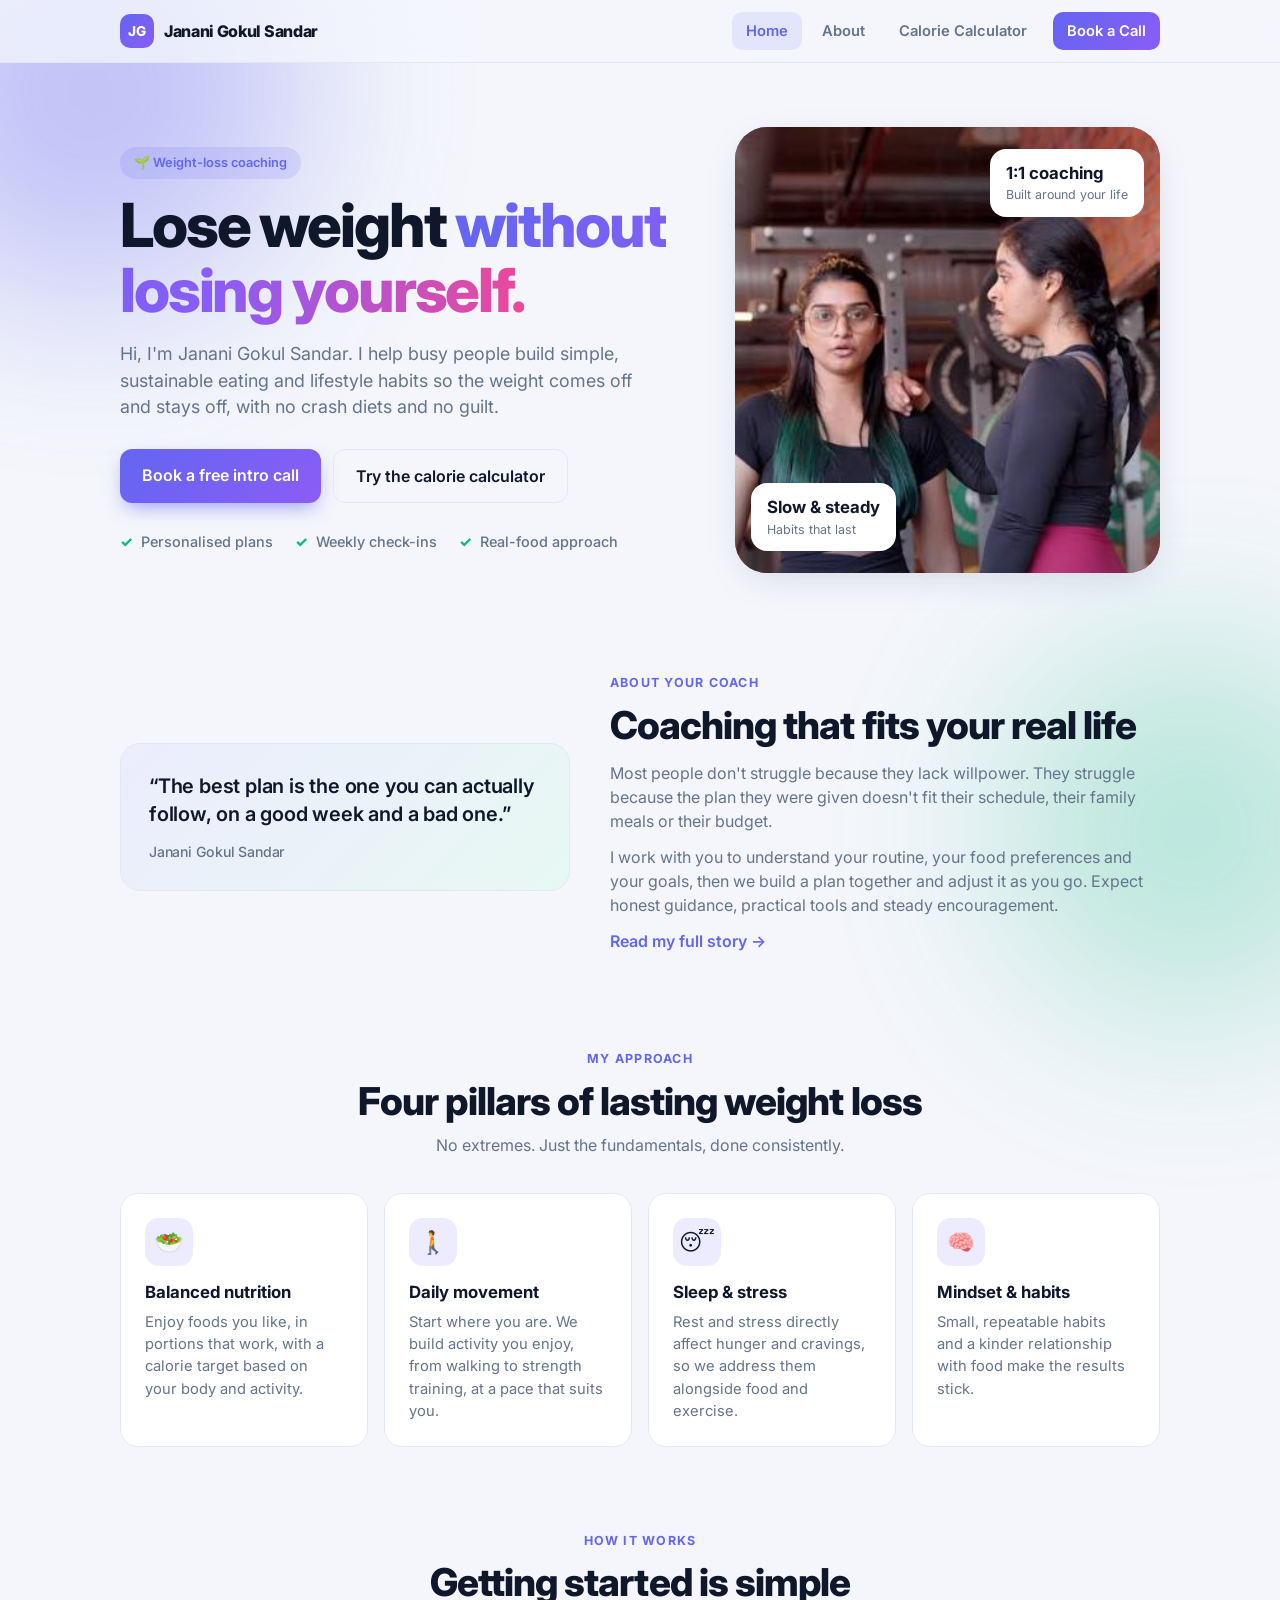
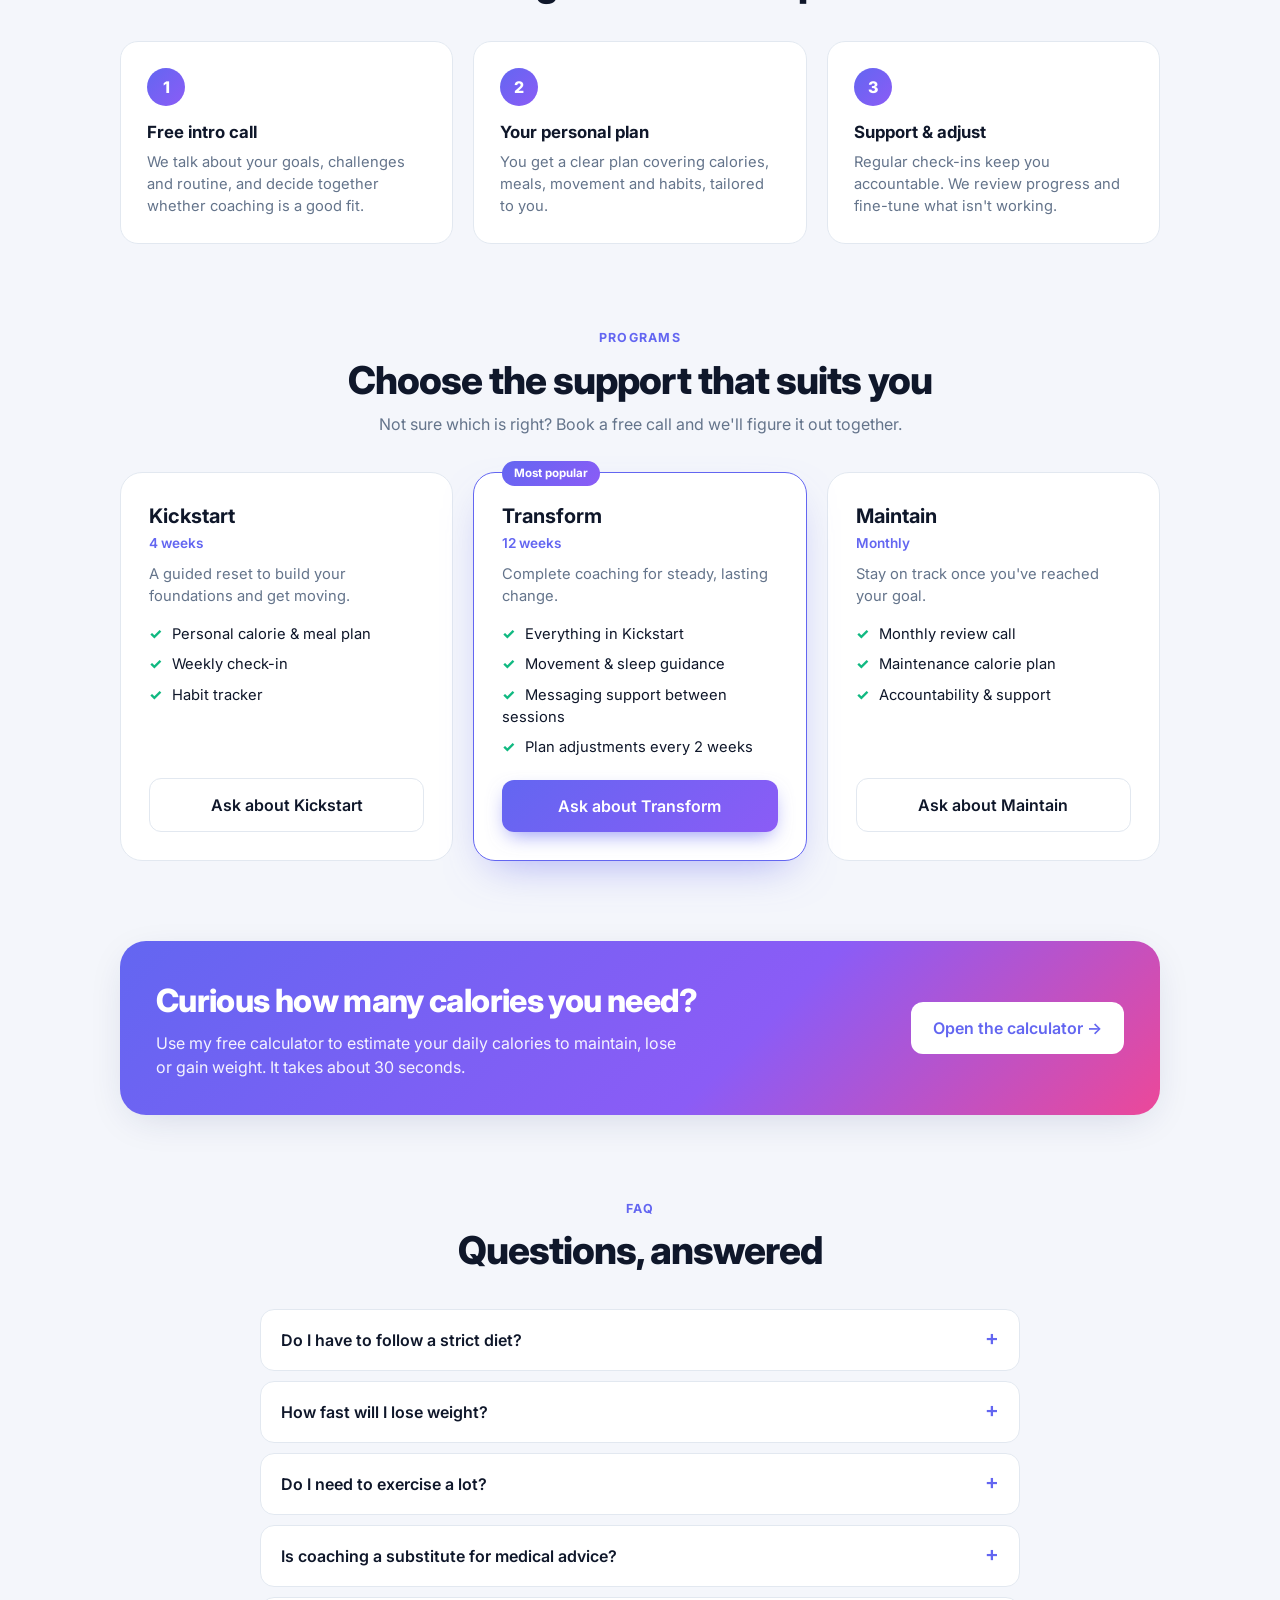
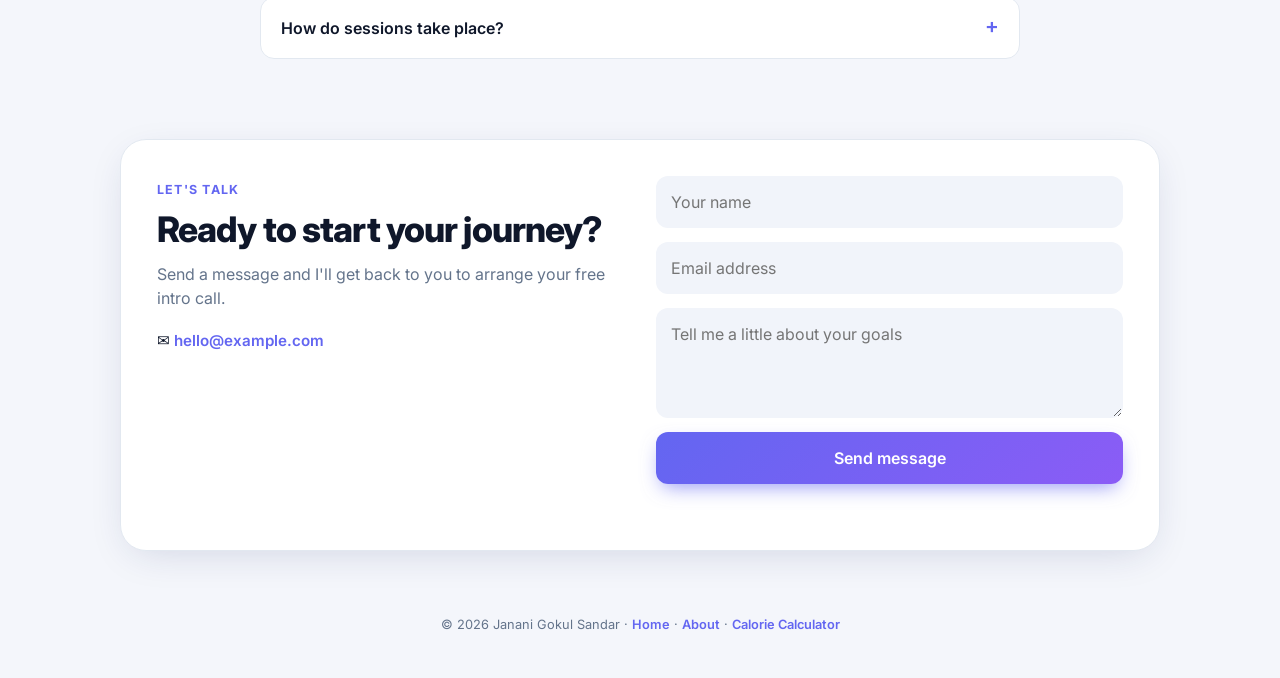
==== commit 996cc42f: "v1.1 second commit with about page" ====
--- a/healthCalculator/index.html
+++ b/healthCalculator/index.html
@@ -25,6 +25,7 @@
       <button class="nav-toggle" id="nav-toggle" aria-label="Toggle menu" aria-expanded="false" aria-controls="nav-links"><span></span></button>
       <ul class="nav-links" id="nav-links">
         <li><a href="index.html" aria-current="page">Home</a></li>
+        <li><a href="about.html">About</a></li>
         <li><a href="calculator.html">Calorie Calculator</a></li>
         <li><a class="nav-cta" href="#contact">Book a Call</a></li>
       </ul>
@@ -77,6 +78,7 @@
           <p>
             I work with you to understand your routine, your food preferences and your goals, then we build a plan together and adjust it as you go. Expect honest guidance, practical tools and steady encouragement.
           </p>
+          <p><a class="text-link" href="about.html">Read my full story →</a></p>
         </div>
       </div>
     </section>
@@ -251,6 +253,7 @@
     <footer>
       © <span id="year">2026</span> Janani Gokul Sandar ·
       <a href="index.html">Home</a> ·
+      <a href="about.html">About</a> ·
       <a href="calculator.html">Calorie Calculator</a>
     </footer>
   </main>
--- a/healthCalculator/home.css
+++ b/healthCalculator/home.css
@@ -284,3 +284,5 @@
 
 .home footer { margin-top: 56px; padding-bottom: 12px; }
 .home footer a { color: var(--primary); text-decoration: none; font-weight: 600; }
+.text-link { color: var(--primary); font-weight: 600; text-decoration: none; }
+.text-link:hover { text-decoration: underline; }
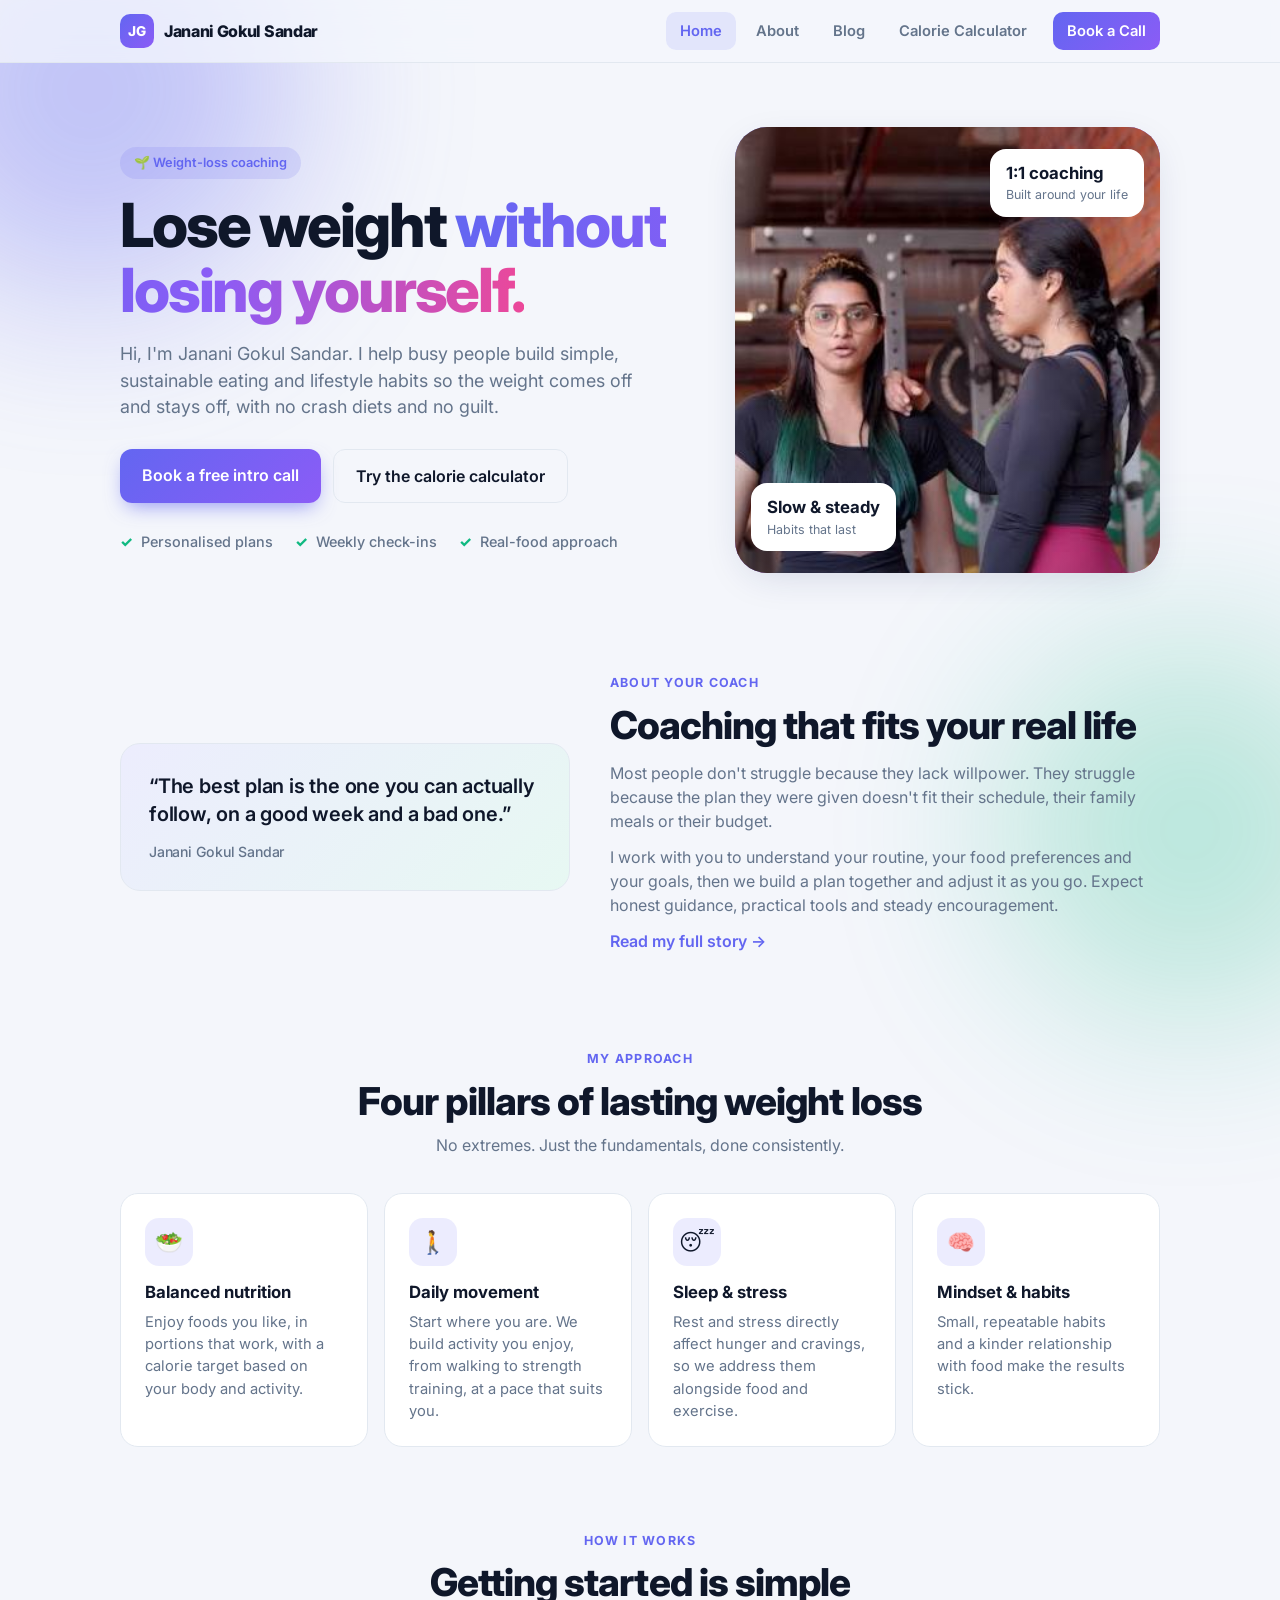
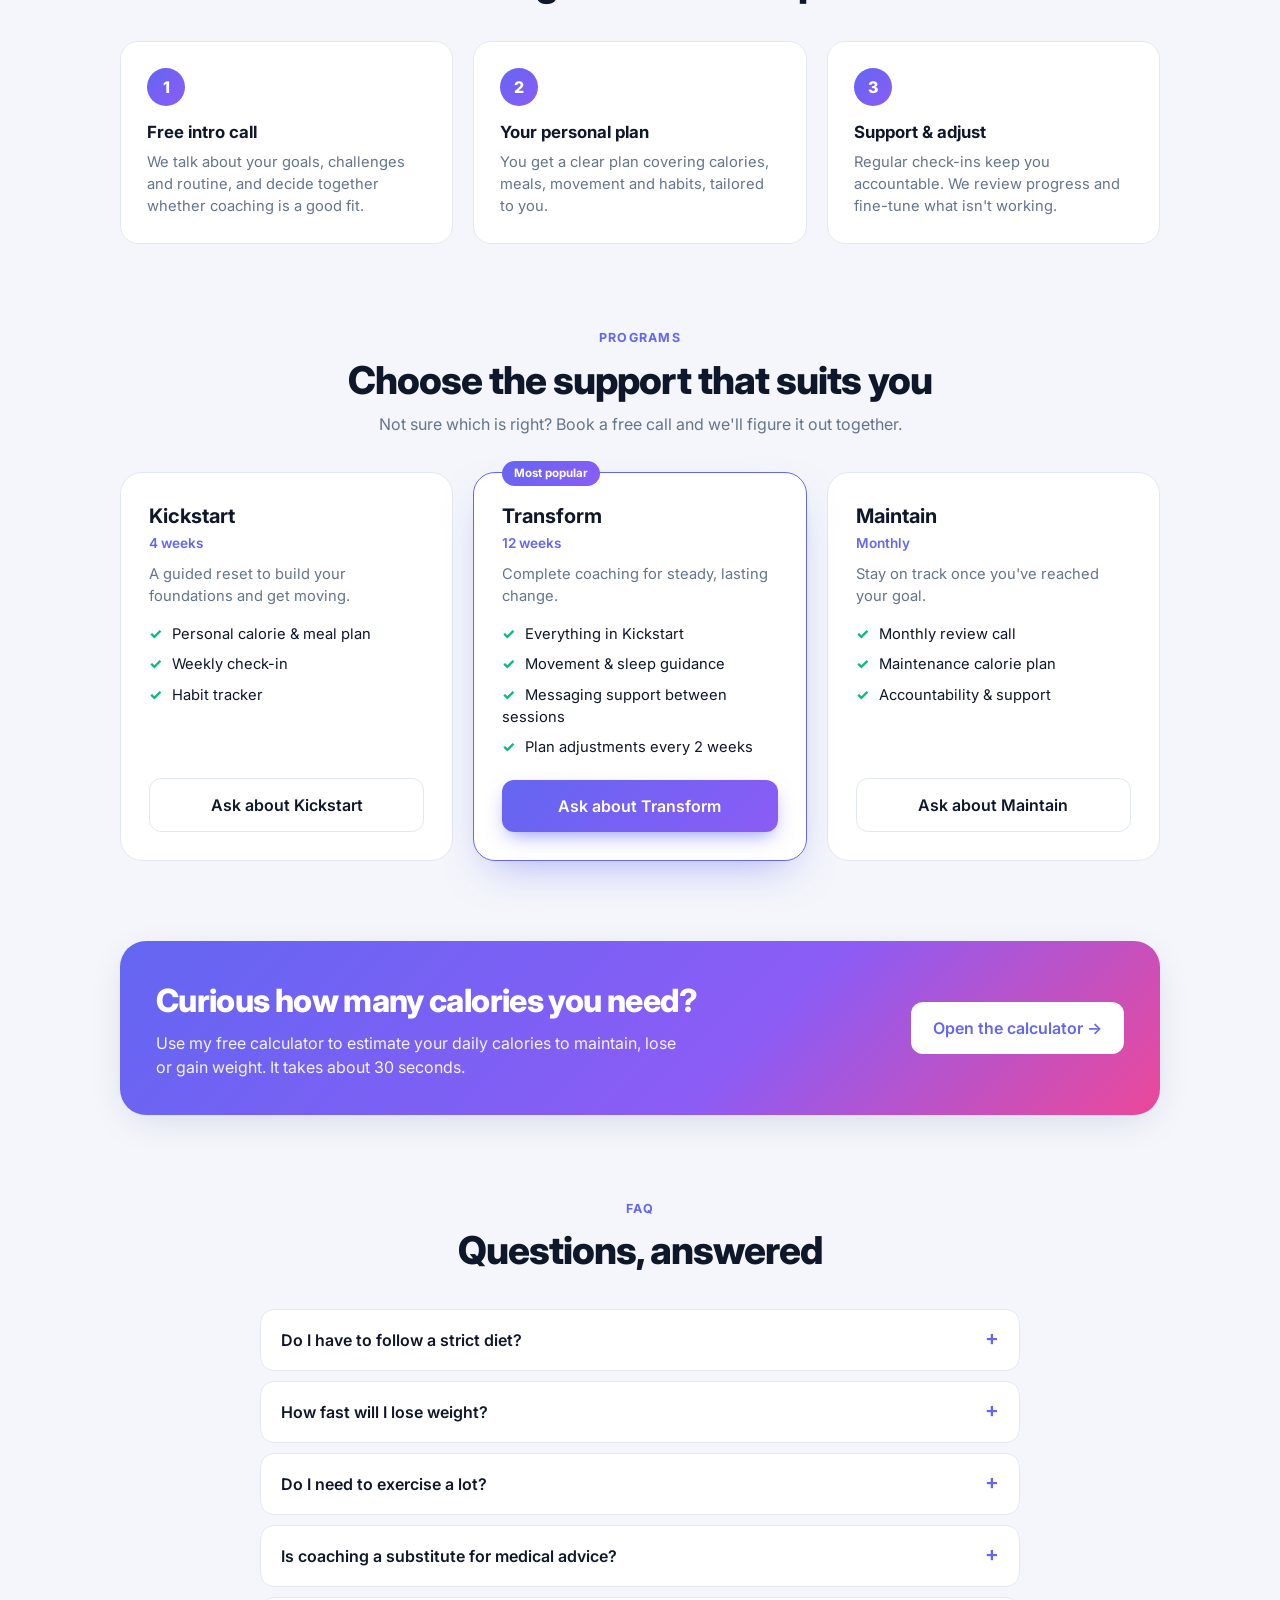
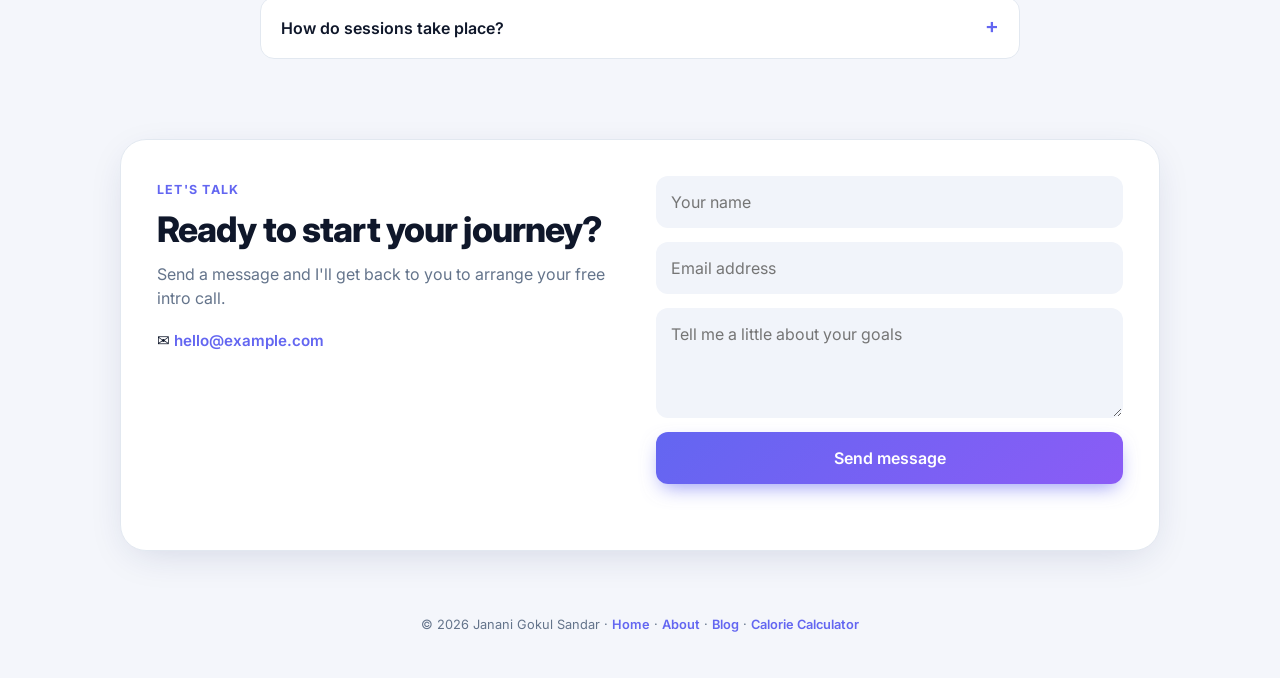
==== commit cc894b9a: "v1.2 blog added" ====
--- a/healthCalculator/index.html
+++ b/healthCalculator/index.html
@@ -26,6 +26,7 @@
       <ul class="nav-links" id="nav-links">
         <li><a href="index.html" aria-current="page">Home</a></li>
         <li><a href="about.html">About</a></li>
+        <li><a href="blog.html">Blog</a></li>
         <li><a href="calculator.html">Calorie Calculator</a></li>
         <li><a class="nav-cta" href="#contact">Book a Call</a></li>
       </ul>
@@ -254,6 +255,7 @@
       © <span id="year">2026</span> Janani Gokul Sandar ·
       <a href="index.html">Home</a> ·
       <a href="about.html">About</a> ·
+      <a href="blog.html">Blog</a> ·
       <a href="calculator.html">Calorie Calculator</a>
     </footer>
   </main>
